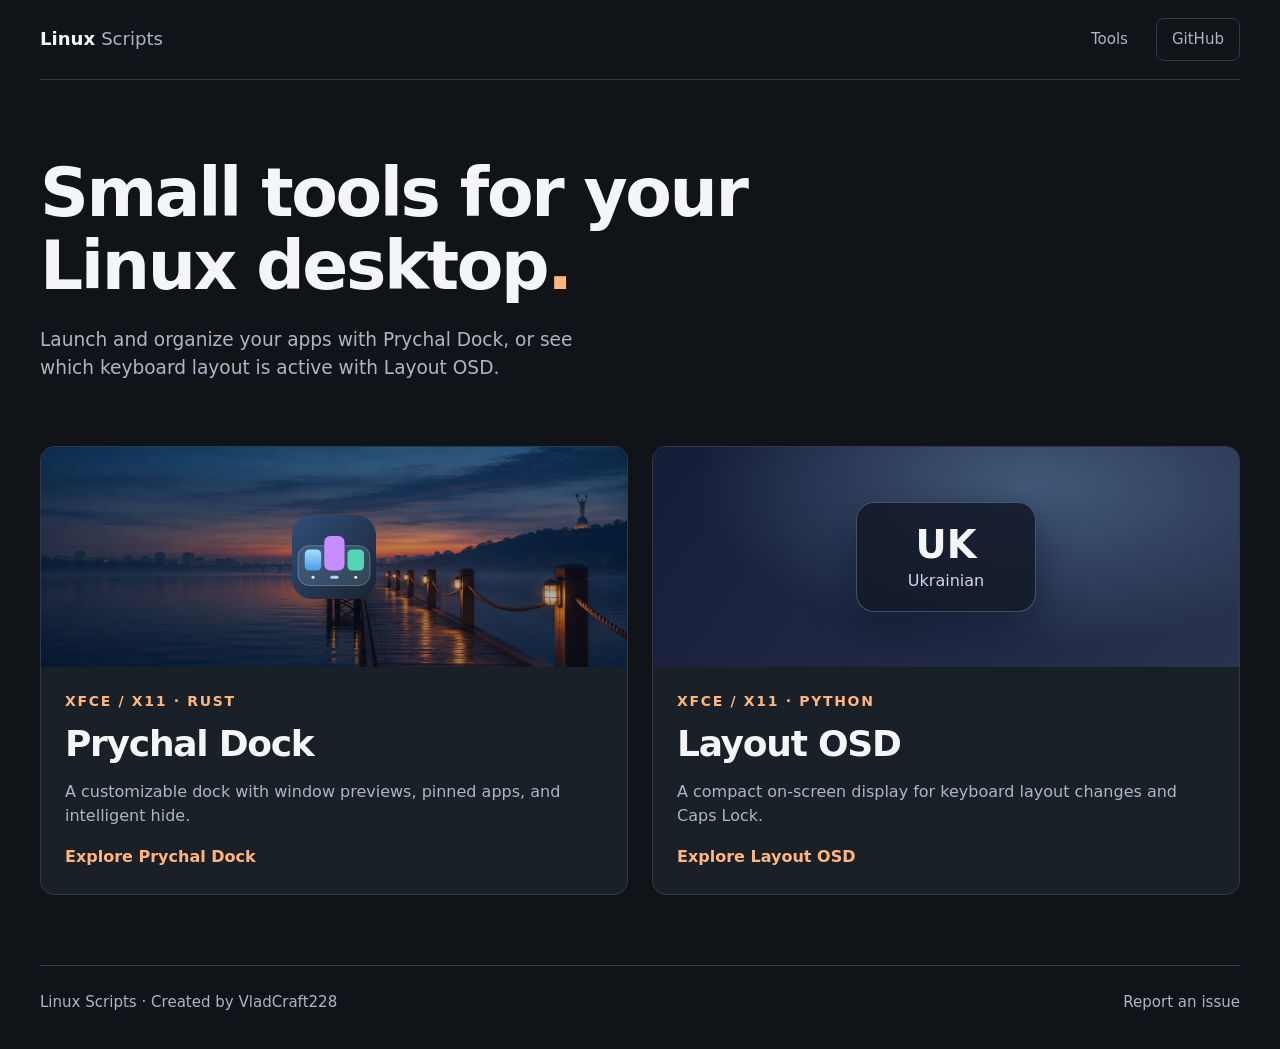
==== docs/index.html @ 7d98b018 "Add Linux Scripts product site" ====
<!doctype html>
<html lang="en">
<head>
  <meta charset="utf-8">
  <meta name="viewport" content="width=device-width,initial-scale=1">
  <meta name="description" content="Linux Scripts is a collection of lightweight desktop utilities, starting with Prychal Dock and Layout OSD for XFCE on X11.">
  <title>Linux Scripts — Desktop utilities for Linux</title>
  <link rel="stylesheet" href="prychal-dock/style.css">
  <link rel="stylesheet" href="catalog.css">
</head>
<body>
  <header class="wrap mast">
    <a class="brand" href="./">Linux<span>Scripts</span></a>
    <nav aria-label="Main"><a href="#tools">Tools</a><a class="git" href="https://github.com/VladCraft228/linux-scripts">GitHub</a></nav>
  </header>
  <main class="wrap">
    <section class="catalog-intro">
      <h1>Small tools for your<br> Linux desktop<span>.</span></h1>
      <p class="lede">Launch and organize your apps with Prychal Dock, or see which keyboard layout is active with Layout OSD.</p>
    </section>
    <section class="catalog" id="tools" aria-label="Available tools">
      <a class="product" href="prychal-dock/">
        <div class="panel pier" aria-hidden="true"><img src="prychal-dock/assets/prychal-dock.svg" width="96" height="96" alt=""></div>
        <div class="product-body">
          <p class="eyebrow">XFCE / X11 · RUST</p>
          <h2>Prychal Dock</h2>
          <p>A customizable dock with window previews, pinned apps, and intelligent hide.</p>
          <span class="product-link">Explore Prychal Dock</span>
        </div>
      </a>
      <a class="product" href="layout-osd/">
        <div class="panel keyboard" aria-hidden="true"><div class="osd"><strong>UK</strong><span>Ukrainian</span></div></div>
        <div class="product-body">
          <p class="eyebrow">XFCE / X11 · PYTHON</p>
          <h2>Layout OSD</h2>
          <p>A compact on-screen display for keyboard layout changes and Caps Lock.</p>
          <span class="product-link">Explore Layout OSD</span>
        </div>
      </a>
    </section>
  </main>
  <footer class="wrap foot"><span>Linux Scripts · Created by VladCraft228</span><a href="https://github.com/VladCraft228/linux-scripts/issues">Report an issue</a></footer>
</body>
</html>
---- docs/prychal-dock/style.css ----
:root{color-scheme:dark;--bg:#101419;--panel:#1a2028;--ink:#f3f5f7;--muted:#abb6c4;--orange:#ffb57c;--line:#303a46}*{box-sizing:border-box}html{scroll-behavior:smooth}body{margin:0;background:var(--bg);color:var(--ink);font:1rem/1.55 system-ui,sans-serif}a{color:inherit;text-underline-offset:.22em}.wrap{width:min(1200px,calc(100% - 64px));margin-inline:auto}.mast{min-height:80px;display:flex;align-items:center;justify-content:space-between;border-bottom:1px solid var(--line)}.brand{display:flex;align-items:center;gap:6px;text-decoration:none;font-weight:760;font-size:1.13rem}.brand span{color:var(--muted);font-weight:500}.brand img{width:34px;height:34px;margin-right:5px}nav{display:flex;gap:28px;align-items:center}nav a,.foot a{text-decoration:none;color:var(--muted);font-size:.94rem}nav a:hover,.foot a:hover{color:var(--orange)}.git,.button{border:1px solid var(--line);border-radius:8px;padding:9px 15px}.hero{display:grid;grid-template-columns:1fr 1.03fr;align-items:center;gap:45px;padding:102px 0 90px}.eyebrow{color:var(--orange);font-size:.875rem;font-weight:720;letter-spacing:.12em;margin:0 0 16px}h1,h2,h3{margin:0;line-height:1.08;letter-spacing:-.035em}h1{font-size:clamp(2.8rem,5.3vw,5.1rem);font-weight:780}h1 span{color:var(--orange)}h2{font-size:clamp(2rem,4vw,3.2rem)}h3{font-size:1.25rem}.lede{max-width:460px;font-size:1.16rem;color:var(--muted);margin:23px 0 28px}.actions{display:flex;flex-wrap:wrap;gap:12px}.button{text-decoration:none;font-weight:650;padding:11px 17px}.button:hover{border-color:var(--orange)}.primary{background:var(--orange);border-color:var(--orange);color:#251810}.primary:hover{background:#ffc498}.demo{border:1px solid #3a4858;border-radius:14px;overflow:hidden;background:#1c252f;box-shadow:0 25px 65px #0007}.demo-top,.demo-foot,.codehead{padding:11px 15px;font-size:.875rem;color:var(--muted);display:flex;align-items:center;gap:13px}.traffic{display:flex;gap:5px}.traffic i{width:7px;height:7px;background:#5f7183;border-radius:50%}.desktop{position:relative;min-height:340px;background:linear-gradient(180deg,#070c2722,#0a152a22),url(assets/pier.webp) center/cover,#263b57;display:flex;justify-content:center;align-items:flex-end;padding:20px}.dock{z-index:1;display:flex;gap:10px;align-items:end;padding:10px 12px 14px;border:1px solid #e1e9ff55;border-radius:16px;background:#162332c9;backdrop-filter:blur(16px)}.tile{position:relative;width:49px;height:49px;border:1px solid #ffffff40;border-radius:13px;color:#fff;font:800 1.45rem system-ui;cursor:pointer;background:none}.tile{border:0;padding:0}.tile span{pointer-events:none;display:grid;place-items:center;width:100%;height:100%;border:1px solid #ffffff40;border-radius:inherit;box-shadow:0 4px 10px #0004;transform-origin:bottom center;transition:transform 240ms cubic-bezier(.22,.65,.32,1)}.tile[data-active] span{transform:translateY(-4px) scale(1.15)}.tile::after{content:"";position:absolute;bottom:-10px;left:calc(50% - 2px);width:4px;height:4px;border-radius:50%;background:#e4ecff}.files span{background:#287ac9}.browser span{background:#aa4c2e}.terminal span{background:#27364a}.editor span{background:#5c55aa}.settings span{background:#506579}.preview{position:absolute;bottom:108px;width:50%;max-width:235px;background:#18232fe8;padding:10px;border-radius:10px;border:1px solid #718398;font-size:.88rem}.preview-art{height:74px;margin-top:7px;border-radius:4px;background:repeating-linear-gradient(180deg,#9bb6d044 0 2px,transparent 2px 13px),linear-gradient(90deg,#25384e 25%,#324b65 25%);border:7px solid #25384e}.features{border-top:1px solid var(--line);padding:60px 0 68px}.feature-grid{display:grid;grid-template-columns:repeat(4,1fr);gap:25px;margin-top:32px}.feature-grid article{border-top:1px solid var(--line);padding-top:18px}.feature-icon{color:var(--orange);font-size:1.55rem;display:block;margin-bottom:12px}.feature-grid p,.installation p:not(.eyebrow){color:var(--muted)}.installation{display:grid;grid-template-columns:1fr 1.35fr;gap:45px;align-items:center;padding:55px 0;border-top:1px solid var(--line)}.installation .note{font-size:.94rem}.code{min-width:0;background:#171e26;border:1px solid var(--line);border-radius:12px;overflow:hidden}.codehead{justify-content:space-between;border-bottom:1px solid var(--line)}.codehead button{background:#253242;border:1px solid #465467;color:var(--ink);font:inherit;padding:5px 10px;border-radius:5px;cursor:pointer}.code pre{margin:0;padding:18px;overflow:auto;color:#e9d6be;font: .88rem/1.8 ui-monospace,monospace}#copied{display:block;color:var(--orange);padding-inline:18px}#copied:not(:empty){padding-bottom:12px}.foot{border-top:1px solid var(--line);padding:25px 0 35px;display:flex;justify-content:space-between;gap:16px;color:var(--muted);font-size:.94rem}:focus-visible{outline:2px solid var(--orange);outline-offset:4px}@media(max-width:900px){.hero,.installation{grid-template-columns:1fr;gap:32px}.hero{padding:60px 0}.feature-grid{grid-template-columns:1fr 1fr}}@media(max-width:520px){.wrap{width:calc(100% - 32px)}nav{gap:12px}.mast{min-height:68px}nav a:first-child{display:none}.desktop{min-height:260px;padding:12px}.tile{width:41px;height:41px}.dock{gap:7px}.feature-grid{grid-template-columns:1fr;gap:14px}.foot{flex-direction:column}}@media(prefers-reduced-motion:reduce){*,*::after{scroll-behavior:auto!important;transition:none!important}}

.preview{pointer-events:none;opacity:0;transform:translateY(4px);transition:opacity 170ms ease,transform 220ms ease}.preview[data-visible]{opacity:1;transform:translateY(0)}@media(prefers-reduced-motion:reduce){.preview,.tile span{transform:none!important}}
@media(max-width:520px){nav a:first-child[href="../"]{display:inline}}
---- docs/catalog.css ----
.catalog-intro { padding: 76px 0 35px; }
.catalog-intro .lede { max-width: 560px; }
.catalog { display: grid; grid-template-columns: repeat(2, minmax(0, 1fr)); gap: 24px; padding-bottom: 70px; }
.product { display: block; background: var(--panel); border: 1px solid var(--line); border-radius: 14px; overflow: hidden; text-decoration: none; }
.product:hover { border-color: var(--orange); }
.panel { display: grid; place-items: center; min-height: 220px; }
.pier { background: linear-gradient(#0b132a33, #0b132a66), url(prychal-dock/assets/pier.webp) center / cover; }
.keyboard { background: radial-gradient(ellipse at 65% 18%, #415a79, transparent 62%), linear-gradient(125deg, #161d38, #29334e); }
.osd { display: grid; place-content: center; text-align: center; width: 180px; height: 110px; line-height: 1.15; border-radius: 18px; background: #131929dd; border: 1px solid #9eafd65c; box-shadow: 0 16px 40px #080e2488; }
.osd strong { font-size: 2.4rem; margin-bottom: 5px; }
.osd span { color: #ced8e8; }
.product-body { padding: 24px; }
.product-body .eyebrow { margin-bottom: 12px; }
.product-body h2 { font-size: clamp(1.6rem, 4vw, 2.25rem); }
.product-body p:not(.eyebrow) { color: var(--muted); }
.product-link { color: var(--orange); font-weight: 650; }
.osd-figure { margin: 0; }
.osd-figure .panel { min-height: 290px; }
.osd-install .code { align-self: center; }
@media (max-width: 620px) {
  .catalog-intro { padding: 48px 0 22px; }
  .catalog { grid-template-columns: 1fr; padding-bottom: 44px; }
  .panel { min-height: 172px; }
}
@media(max-width:520px){ .mast nav a:first-child[href="../"] { display: inline; } }
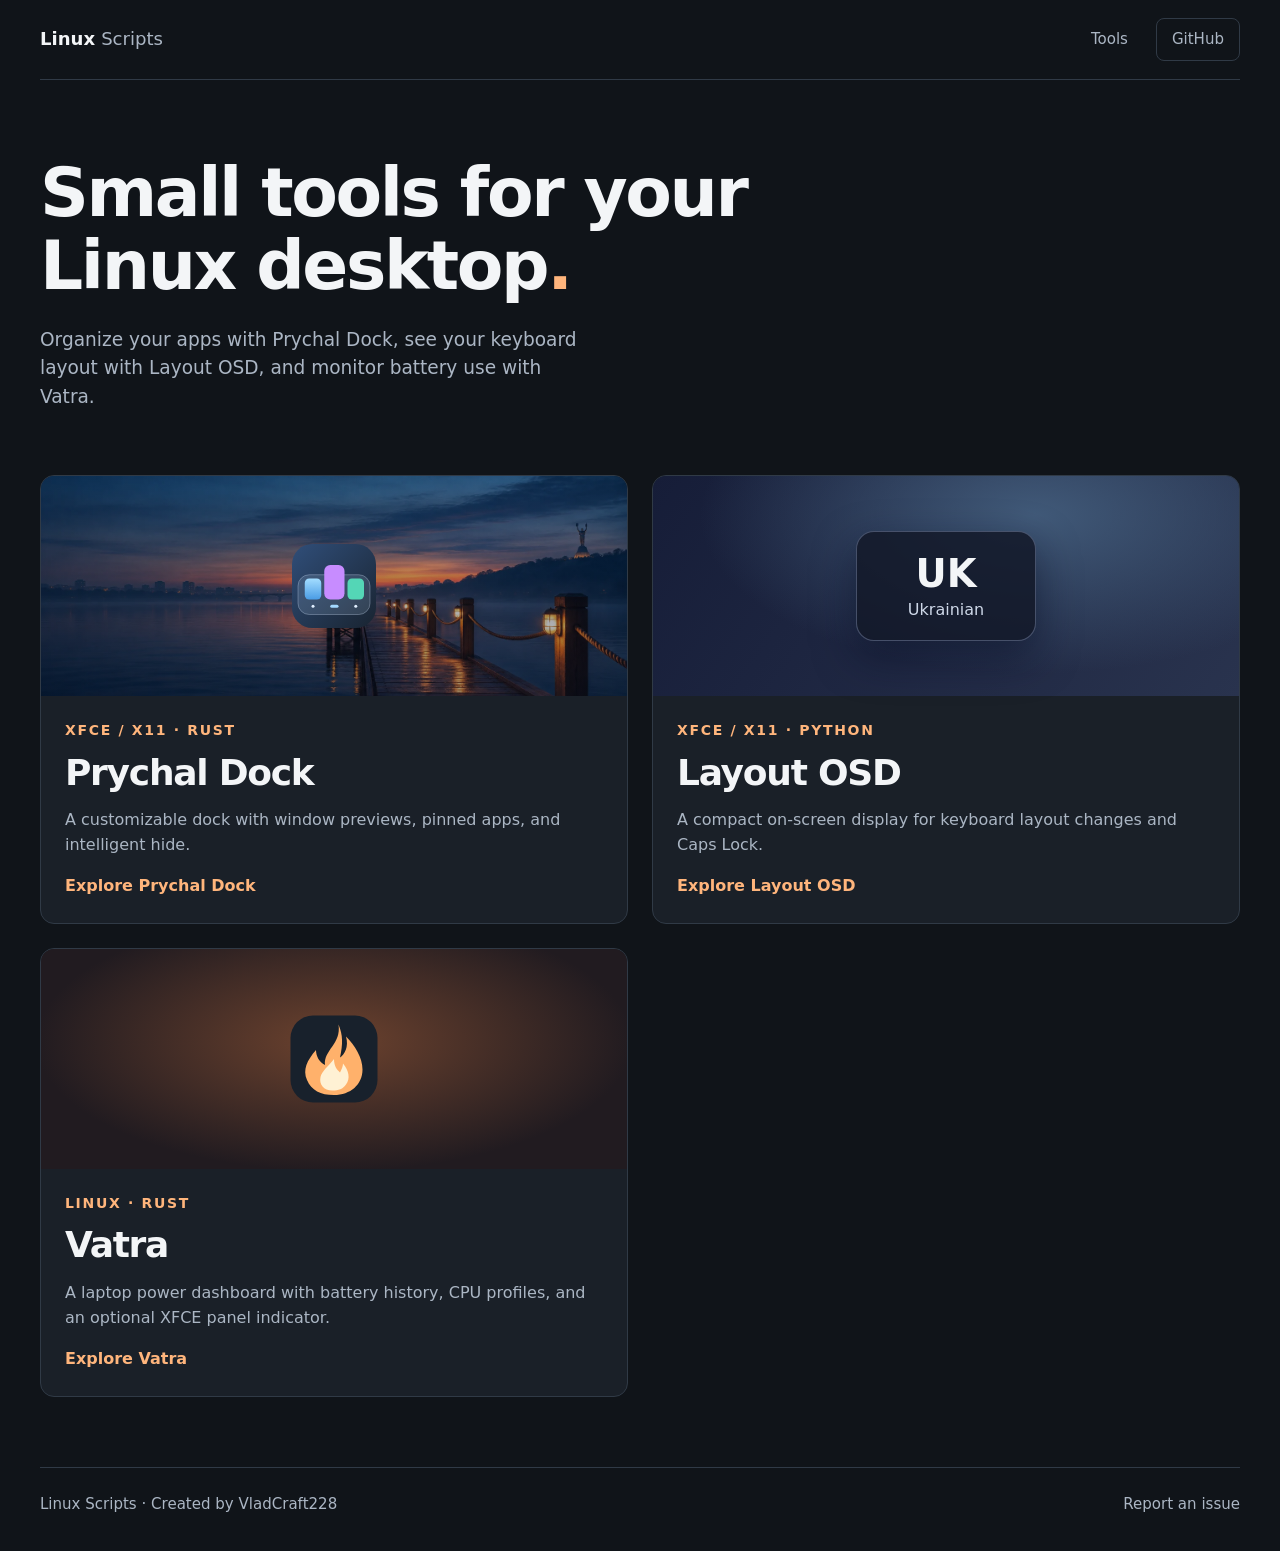
==== commit 1d2c1bae: "Add Vatra to GitHub Pages" ====
--- a/docs/index.html
+++ b/docs/index.html
@@ -3,7 +3,7 @@
 <head>
   <meta charset="utf-8">
   <meta name="viewport" content="width=device-width,initial-scale=1">
-  <meta name="description" content="Linux Scripts is a collection of lightweight desktop utilities, starting with Prychal Dock and Layout OSD for XFCE on X11.">
+  <meta name="description" content="Lightweight Linux desktop tools: Prychal Dock, Layout OSD, and the Vatra power dashboard.">
   <title>Linux Scripts — Desktop utilities for Linux</title>
   <link rel="stylesheet" href="prychal-dock/style.css">
   <link rel="stylesheet" href="catalog.css">
@@ -16,7 +16,7 @@
   <main class="wrap">
     <section class="catalog-intro">
       <h1>Small tools for your<br> Linux desktop<span>.</span></h1>
-      <p class="lede">Launch and organize your apps with Prychal Dock, or see which keyboard layout is active with Layout OSD.</p>
+      <p class="lede">Organize your apps with Prychal Dock, see your keyboard layout with Layout OSD, and monitor battery use with Vatra.</p>
     </section>
     <section class="catalog" id="tools" aria-label="Available tools">
       <a class="product" href="prychal-dock/">
@@ -37,6 +37,15 @@
           <span class="product-link">Explore Layout OSD</span>
         </div>
       </a>
+      <a class="product" href="vatra/">
+        <div class="panel vatra-cover" aria-hidden="true"><img src="vatra/assets/vatra.svg" width="96" height="96" alt=""></div>
+        <div class="product-body">
+          <p class="eyebrow">LINUX · RUST</p>
+          <h2>Vatra</h2>
+          <p>A laptop power dashboard with battery history, CPU profiles, and an optional XFCE panel indicator.</p>
+          <span class="product-link">Explore Vatra</span>
+        </div>
+      </a>
     </section>
   </main>
   <footer class="wrap foot"><span>Linux Scripts · Created by VladCraft228</span><a href="https://github.com/VladCraft228/linux-scripts/issues">Report an issue</a></footer>
--- a/docs/catalog.css
+++ b/docs/catalog.css
@@ -5,6 +5,7 @@
 .product:hover { border-color: var(--orange); }
 .panel { display: grid; place-items: center; min-height: 220px; }
 .pier { background: linear-gradient(#0b132a33, #0b132a66), url(prychal-dock/assets/pier.webp) center / cover; }
+.vatra-cover { background: radial-gradient(ellipse at 50% 42%, #6c422e, transparent 72%), #211b20; }
 .keyboard { background: radial-gradient(ellipse at 65% 18%, #415a79, transparent 62%), linear-gradient(125deg, #161d38, #29334e); }
 .osd { display: grid; place-content: center; text-align: center; width: 180px; height: 110px; line-height: 1.15; border-radius: 18px; background: #131929dd; border: 1px solid #9eafd65c; box-shadow: 0 16px 40px #080e2488; }
 .osd strong { font-size: 2.4rem; margin-bottom: 5px; }
